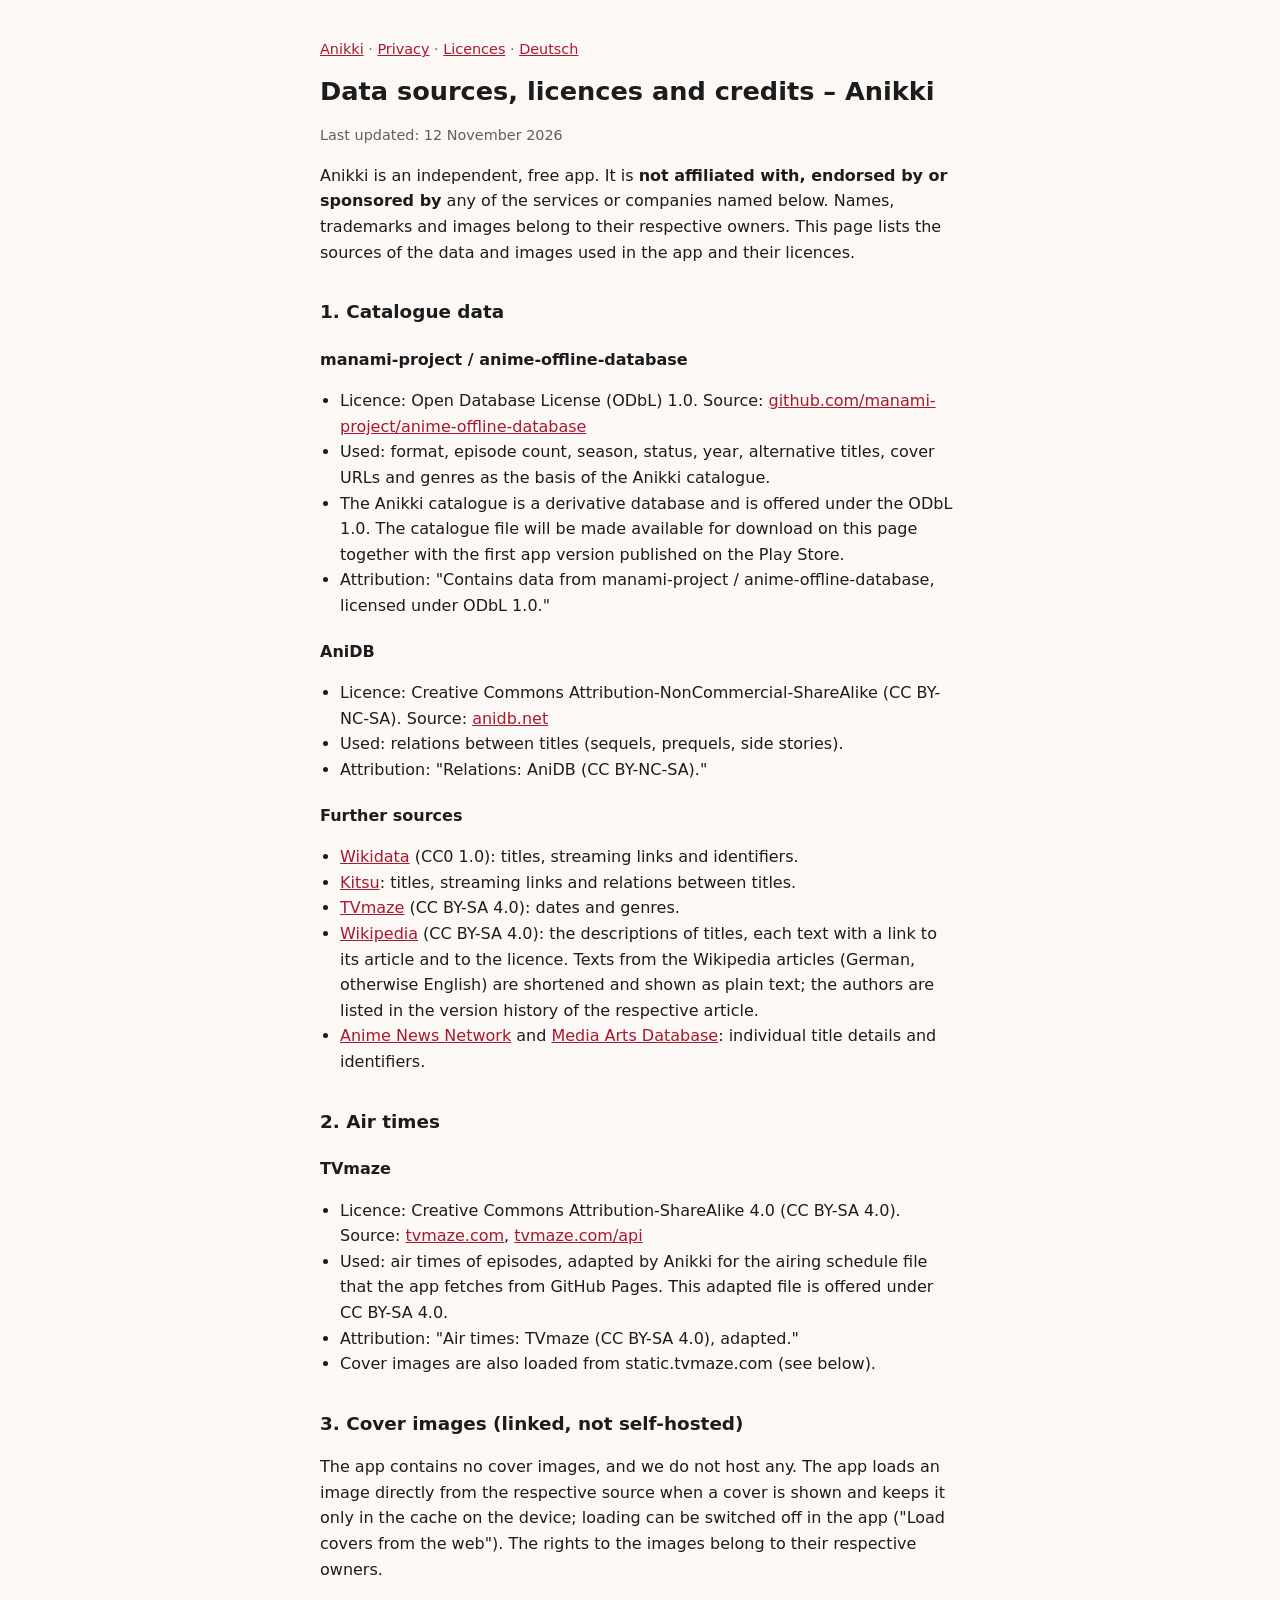
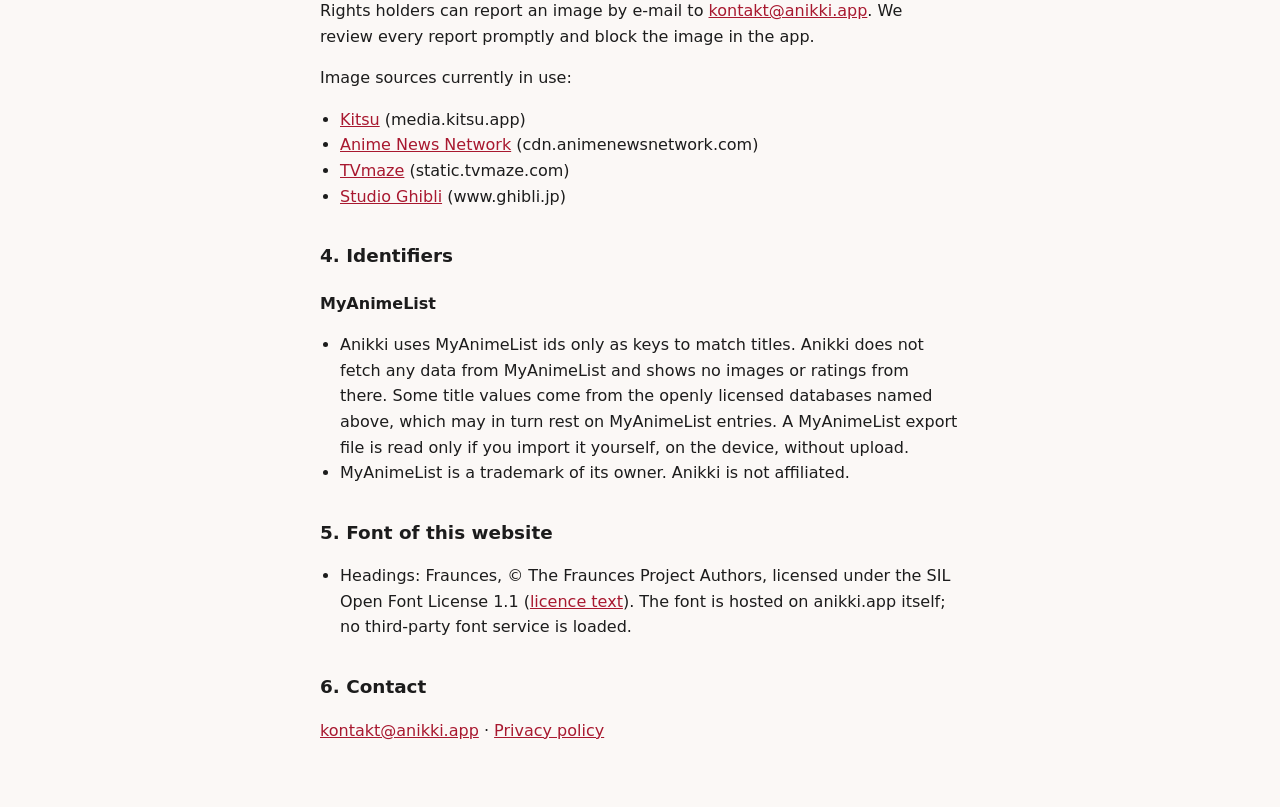
==== licenses/index.html @ 8ab0e3d3 "Add files via upload" ====
<!doctype html>
<html lang="en">
<head>
<meta charset="utf-8">
<meta name="viewport" content="width=device-width,initial-scale=1">
<title>Licences – Anikki</title>
<meta name="color-scheme" content="dark light">
<style>
:root{--bg:#121212;--fg:#EDEDED;--sec:#9E9E9E;--acc:#C21F3A;--line:#2a2a2a}
@media (prefers-color-scheme:light){:root{--bg:#fbf8f6;--fg:#1c1c1c;--sec:#5f5f5f;--acc:#a8182f;--line:#ddd}}
*{box-sizing:border-box}
body{margin:0;background:var(--bg);color:var(--fg);font:1rem/1.6 system-ui,-apple-system,"Segoe UI",Roboto,sans-serif}
main{max-width:42rem;margin:0 auto;padding:1.5rem 1rem 3rem}
h1{font-size:1.6rem;line-height:1.25;margin:.5rem 0 1rem}
h2{font-size:1.15rem;margin:2rem 0 .5rem}
h3{font-size:1rem;margin:1.25rem 0 .25rem}
a{color:var(--acc);overflow-wrap:anywhere}
.sec,.nav{color:var(--sec);font-size:.9rem}
table{border-collapse:collapse;width:100%;font-size:.92rem;display:block;overflow-x:auto}
th,td{border-bottom:1px solid var(--line);padding:.4rem .5rem;text-align:left;vertical-align:top}
ul{padding-left:1.25rem}
</style>
</head>
<body>
<main>
<p class="nav"><a href="/">Anikki</a> · <a href="/privacy/">Privacy</a> · <a href="/licenses/">Licences</a> · <a href="/lizenzen/">Deutsch</a></p>
<h1>Data sources, licences and credits – Anikki</h1>
<p class="sec">Last updated: 12 November 2026</p>
<p>Anikki is an independent, free app. It is <strong>not affiliated with, endorsed by or sponsored by</strong> any of the services or companies named below. Names, trademarks and images belong to their respective owners. This page lists the sources of the data and images used in the app and their licences.</p>

<h2>1. Catalogue data</h2>
<h3>manami-project / anime-offline-database</h3>
<ul>
<li>Licence: Open Database License (ODbL) 1.0. Source: <a href="https://github.com/manami-project/anime-offline-database">github.com/manami-project/anime-offline-database</a></li>
<li>Used: format, episode count, season, status, year, alternative titles, cover URLs and genres as the basis of the Anikki catalogue.</li>
<li>The Anikki catalogue is a derivative database and is offered under the ODbL 1.0. The catalogue file will be made available for download on this page together with the first app version published on the Play Store.</li>
<li>Attribution: "Contains data from manami-project / anime-offline-database, licensed under ODbL 1.0."</li>
</ul>

<h3>AniDB</h3>
<ul>
<li>Licence: Creative Commons Attribution-NonCommercial-ShareAlike (CC BY-NC-SA). Source: <a href="https://anidb.net">anidb.net</a></li>
<li>Used: relations between titles (sequels, prequels, side stories).</li>
<li>Attribution: "Relations: AniDB (CC BY-NC-SA)."</li>
</ul>

<h3>Further sources</h3>
<ul>
<li><a href="https://www.wikidata.org">Wikidata</a> (CC0 1.0): titles, streaming links and identifiers.</li>
<li><a href="https://kitsu.app">Kitsu</a>: titles, streaming links and relations between titles.</li>
<li><a href="https://www.tvmaze.com">TVmaze</a> (CC BY-SA 4.0): dates and genres.</li>
<li><a href="https://www.wikipedia.org">Wikipedia</a> (CC BY-SA 4.0): the descriptions of titles, each text with a link to its article and to the licence. Texts from the Wikipedia articles (German, otherwise English) are shortened and shown as plain text; the authors are listed in the version history of the respective article.</li>
<li><a href="https://www.animenewsnetwork.com">Anime News Network</a> and <a href="https://mediaarts-db.artmuseums.go.jp">Media Arts Database</a>: individual title details and identifiers.</li>
</ul>

<h2>2. Air times</h2>
<h3>TVmaze</h3>
<ul>
<li>Licence: Creative Commons Attribution-ShareAlike 4.0 (CC BY-SA 4.0). Source: <a href="https://www.tvmaze.com">tvmaze.com</a>, <a href="https://www.tvmaze.com/api">tvmaze.com/api</a></li>
<li>Used: air times of episodes, adapted by Anikki for the airing schedule file that the app fetches from GitHub Pages. This adapted file is offered under CC BY-SA 4.0.</li>
<li>Attribution: "Air times: TVmaze (CC BY-SA 4.0), adapted."</li>
<li>Cover images are also loaded from static.tvmaze.com (see below).</li>
</ul>

<h2>3. Cover images (linked, not self-hosted)</h2>
<p>The app contains no cover images, and we do not host any. The app loads an image directly from the respective source when a cover is shown and keeps it only in the cache on the device; loading can be switched off in the app ("Load covers from the web"). The rights to the images belong to their respective owners.</p>
<p>Rights holders can report an image by e-mail to <a href="mailto:kontakt@anikki.app">kontakt@anikki.app</a>. We review every report promptly and block the image in the app.</p>
<p>Image sources currently in use:</p>
<ul>
<li><a href="https://kitsu.app">Kitsu</a> (media.kitsu.app)</li>
<li><a href="https://www.animenewsnetwork.com">Anime News Network</a> (cdn.animenewsnetwork.com)</li>
<li><a href="https://www.tvmaze.com">TVmaze</a> (static.tvmaze.com)</li>
<li><a href="https://www.ghibli.jp">Studio Ghibli</a> (www.ghibli.jp)</li>
</ul>

<h2>4. Identifiers</h2>
<h3>MyAnimeList</h3>
<ul>
<li>Anikki uses MyAnimeList ids only as keys to match titles. Anikki does not fetch any data from MyAnimeList and shows no images or ratings from there. Some title values come from the openly licensed databases named above, which may in turn rest on MyAnimeList entries. A MyAnimeList export file is read only if you import it yourself, on the device, without upload.</li>
<li>MyAnimeList is a trademark of its owner. Anikki is not affiliated.</li>
</ul>

<h2>5. Font of this website</h2>
<ul>
<li>Headings: Fraunces, © The Fraunces Project Authors, licensed under the SIL Open Font License 1.1 (<a href="/assets/fonts/Fraunces-OFL.txt">licence text</a>). The font is hosted on anikki.app itself; no third-party font service is loaded.</li>
</ul>

<h2>6. Contact</h2>
<p><a href="mailto:kontakt@anikki.app">kontakt@anikki.app</a> · <a href="/privacy/">Privacy policy</a></p>
</main>
</body>
</html>
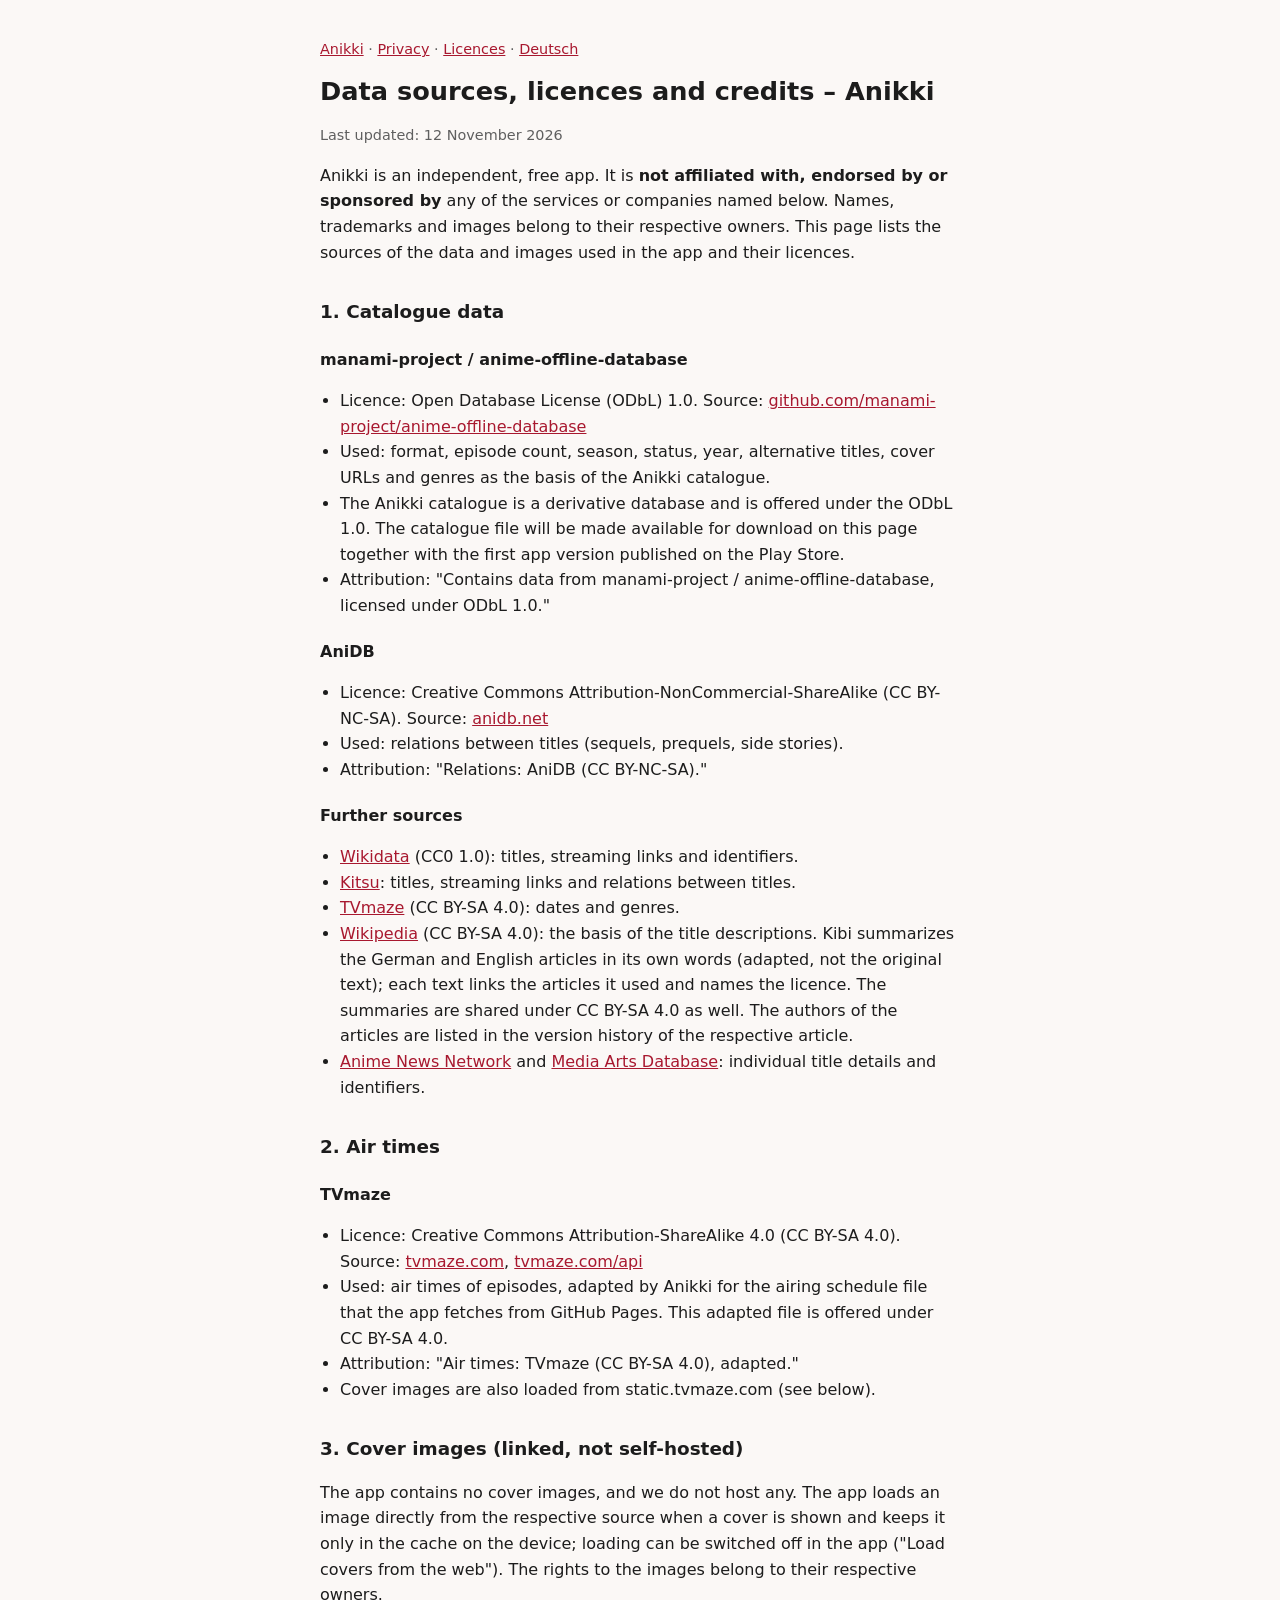
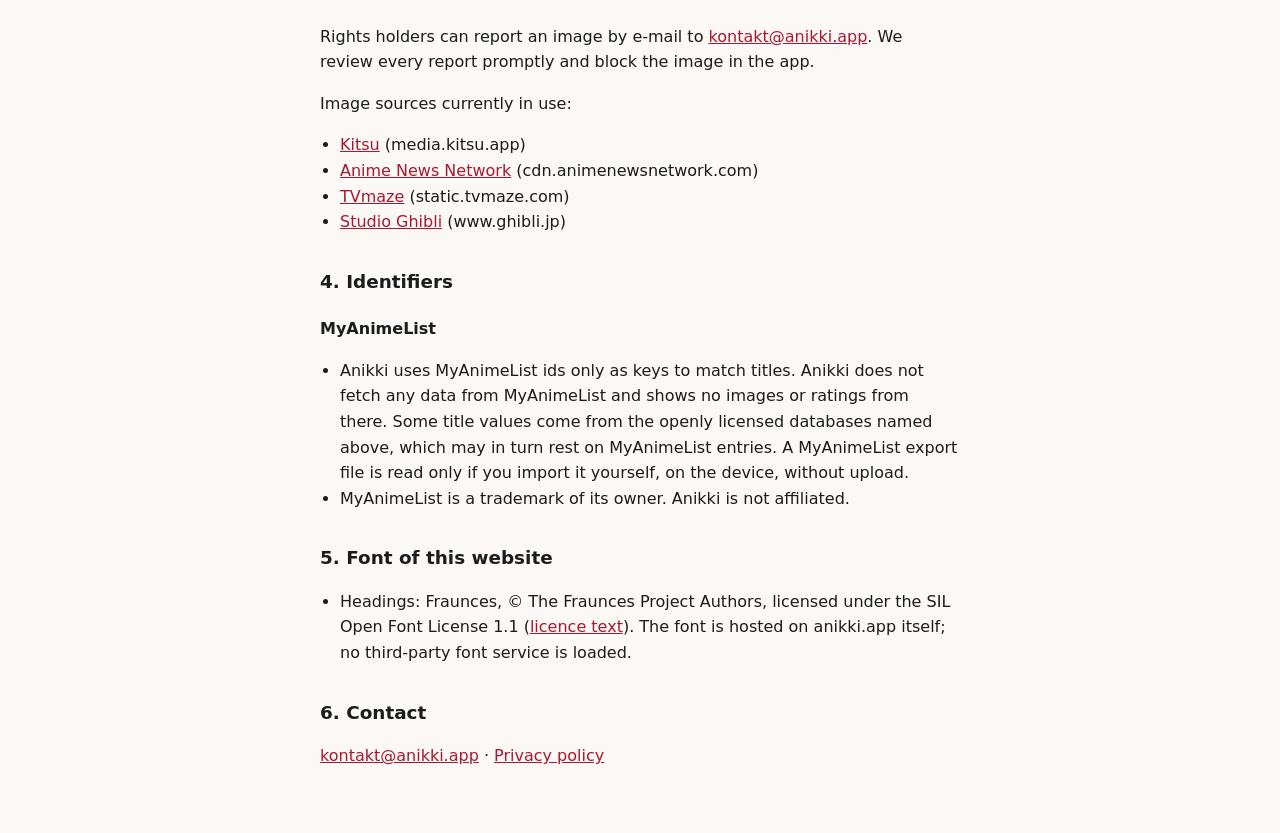
==== commit fd7eec4b: "Add files via upload" ====
--- a/licenses/index.html
+++ b/licenses/index.html
@@ -49,7 +49,7 @@
 <li><a href="https://www.wikidata.org">Wikidata</a> (CC0 1.0): titles, streaming links and identifiers.</li>
 <li><a href="https://kitsu.app">Kitsu</a>: titles, streaming links and relations between titles.</li>
 <li><a href="https://www.tvmaze.com">TVmaze</a> (CC BY-SA 4.0): dates and genres.</li>
-<li><a href="https://www.wikipedia.org">Wikipedia</a> (CC BY-SA 4.0): the descriptions of titles, each text with a link to its article and to the licence. Texts from the Wikipedia articles (German, otherwise English) are shortened and shown as plain text; the authors are listed in the version history of the respective article.</li>
+<li><a href="https://www.wikipedia.org">Wikipedia</a> (CC BY-SA 4.0): the basis of the title descriptions. Kibi summarizes the German and English articles in its own words (adapted, not the original text); each text links the articles it used and names the licence. The summaries are shared under CC BY-SA 4.0 as well. The authors of the articles are listed in the version history of the respective article.</li>
 <li><a href="https://www.animenewsnetwork.com">Anime News Network</a> and <a href="https://mediaarts-db.artmuseums.go.jp">Media Arts Database</a>: individual title details and identifiers.</li>
 </ul>
 
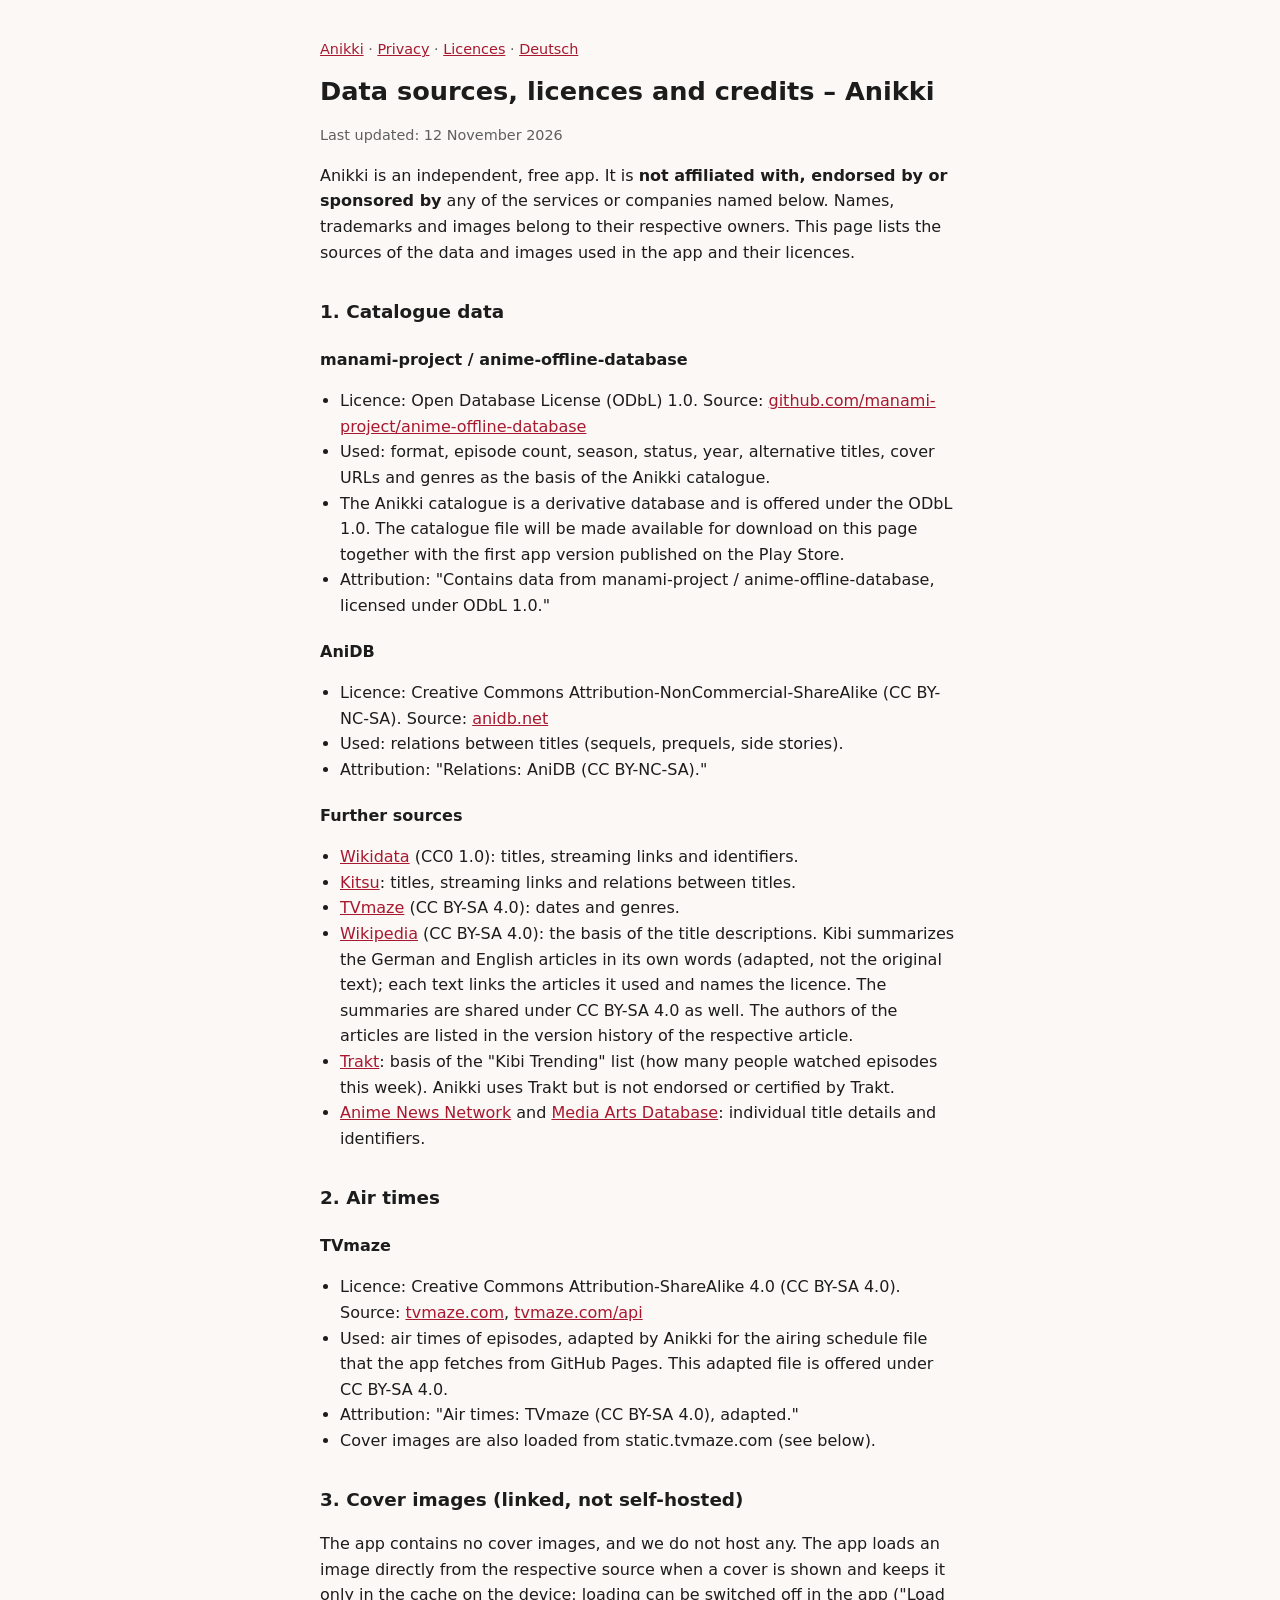
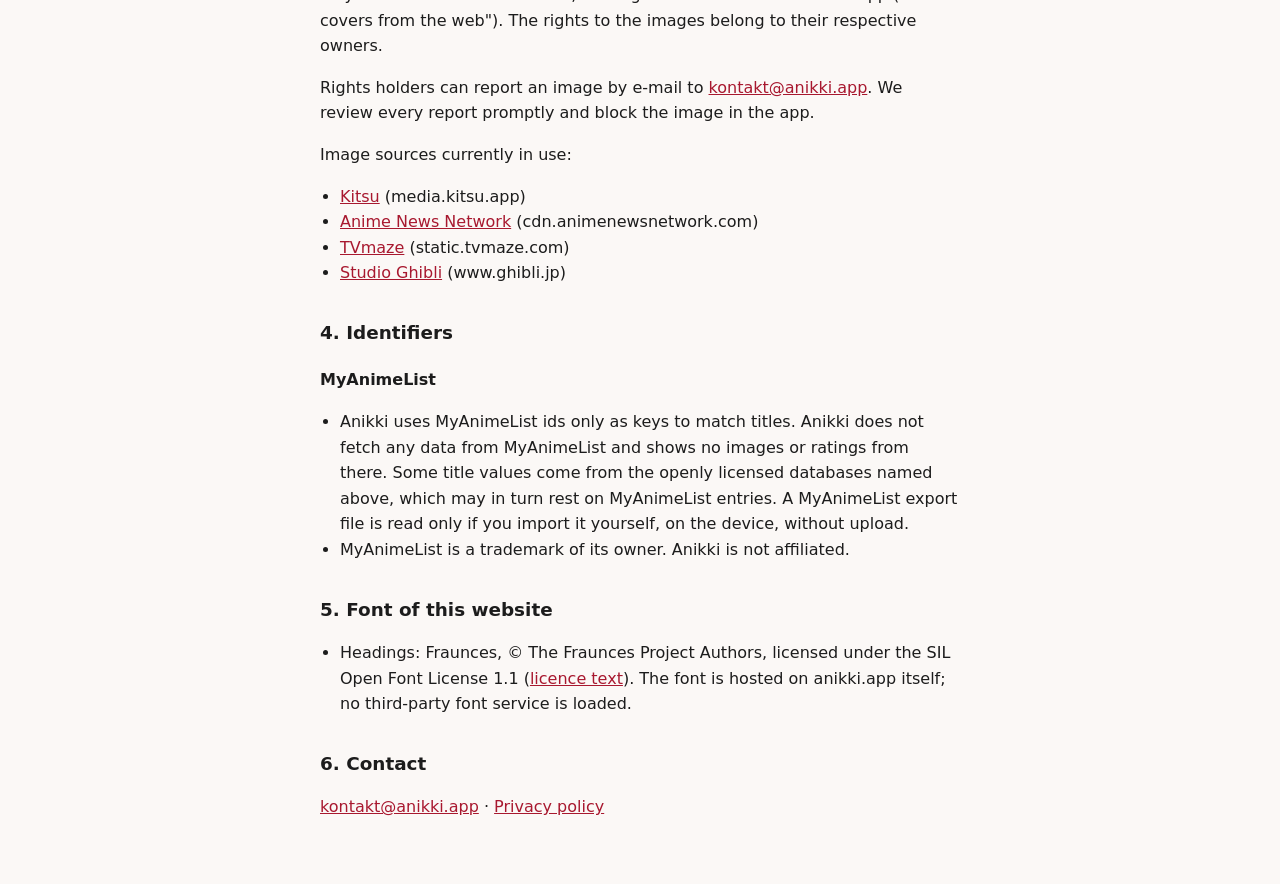
==== commit 63e1f711: "Add files via upload" ====
--- a/licenses/index.html
+++ b/licenses/index.html
@@ -50,6 +50,7 @@
 <li><a href="https://kitsu.app">Kitsu</a>: titles, streaming links and relations between titles.</li>
 <li><a href="https://www.tvmaze.com">TVmaze</a> (CC BY-SA 4.0): dates and genres.</li>
 <li><a href="https://www.wikipedia.org">Wikipedia</a> (CC BY-SA 4.0): the basis of the title descriptions. Kibi summarizes the German and English articles in its own words (adapted, not the original text); each text links the articles it used and names the licence. The summaries are shared under CC BY-SA 4.0 as well. The authors of the articles are listed in the version history of the respective article.</li>
+<li><a href="https://trakt.tv">Trakt</a>: basis of the "Kibi Trending" list (how many people watched episodes this week). Anikki uses Trakt but is not endorsed or certified by Trakt.</li>
 <li><a href="https://www.animenewsnetwork.com">Anime News Network</a> and <a href="https://mediaarts-db.artmuseums.go.jp">Media Arts Database</a>: individual title details and identifiers.</li>
 </ul>
 
